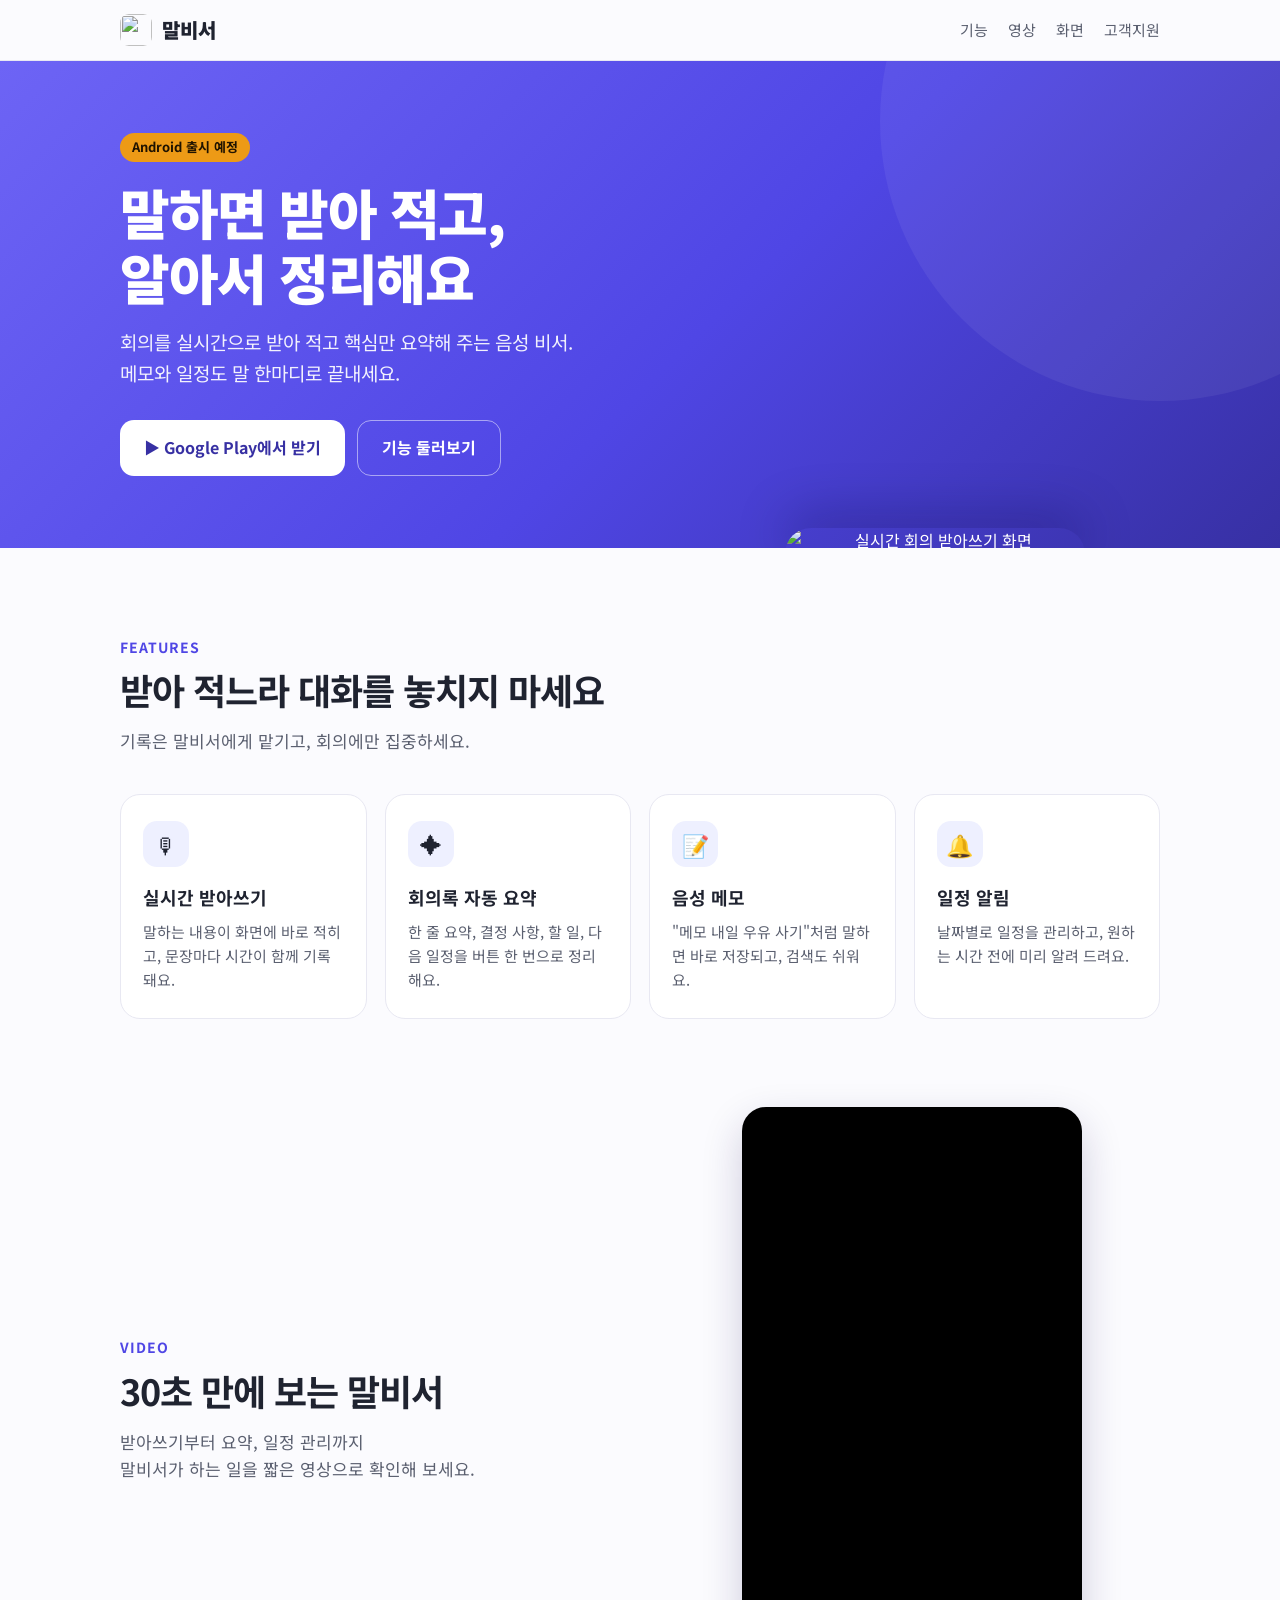
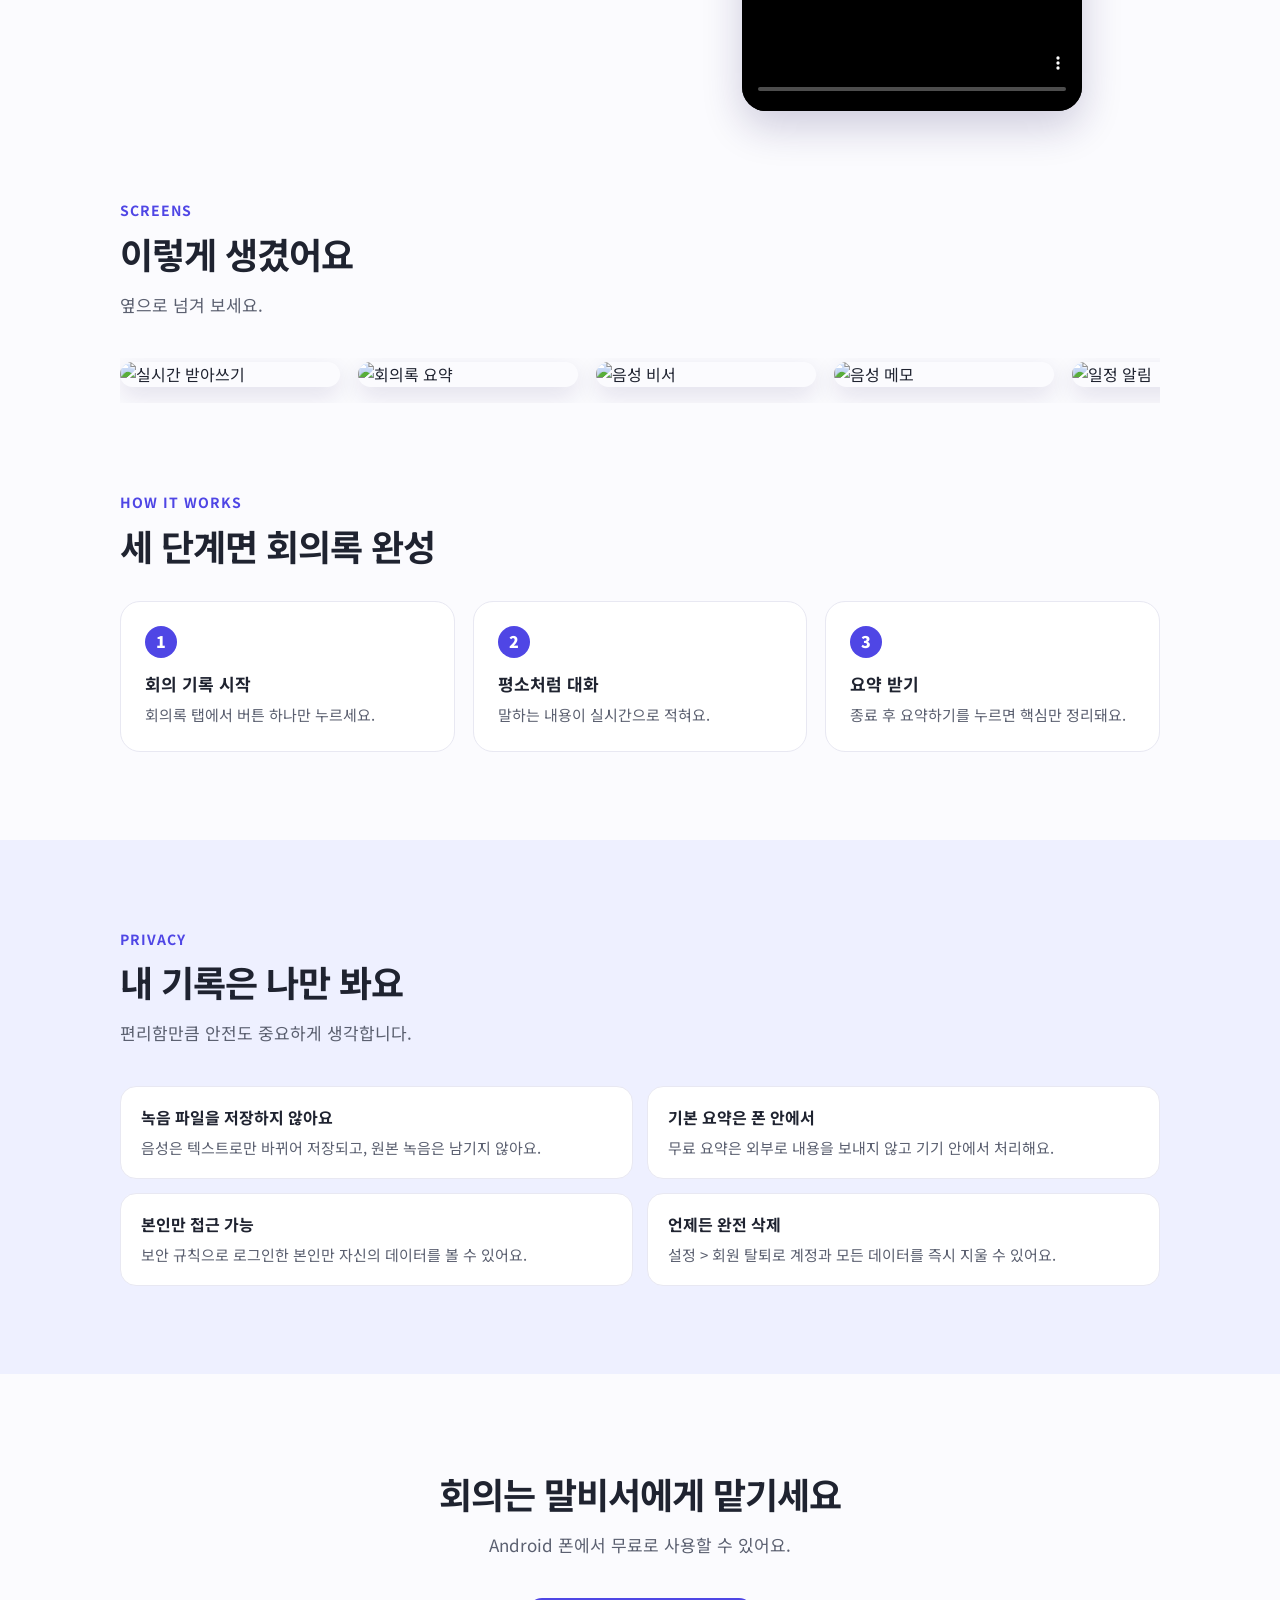
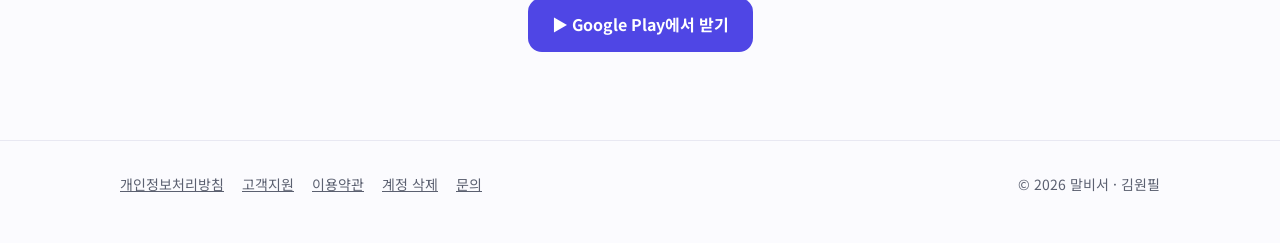
==== android/web/public/index.html @ edcf2ee2 "홈페이지 고객지원 페이지 추가: 자주 묻는 질문 + 문의·오류 신고 양식 - support.html: FAQ 8개, 문의 양식 (Firestore inquiries 컬렉션에 저장)" ====
<!doctype html>
<html lang="ko">
<head>
<meta charset="utf-8">
<meta name="viewport" content="width=device-width,initial-scale=1">
<title>말비서 - 말하면 정리되는 나만의 비서</title>
<meta name="description" content="회의를 실시간으로 받아 적고 핵심만 요약해 주는 음성 비서 앱. 음성 메모와 일정 알림까지 말 한마디로.">
<meta property="og:title" content="말비서 - 말하면 정리되는 나만의 비서">
<meta property="og:description" content="실시간 회의 받아쓰기, 회의록 자동 요약, 음성 메모, 일정 알림">
<meta property="og:image" content="https://malbiseo.kr/img/og.jpg">
<meta property="og:url" content="https://malbiseo.kr/">
<meta property="og:type" content="website">
<link rel="icon" href="/icon.png">
<link rel="preconnect" href="https://fonts.googleapis.com">
<link rel="preconnect" href="https://fonts.gstatic.com" crossorigin>
<link href="https://fonts.googleapis.com/css2?family=Noto+Sans+KR:wght@400;500;700;900&display=swap" rel="stylesheet">
<style>
:root{--bg:#fbfbfe;--fg:#1f2330;--muted:#5b6070;--card:#fff;--line:#e8e8f2;--accent:#4F46E5;--accent2:#F59E0B;--soft:#eef0ff}
@media (prefers-color-scheme:dark){:root{--bg:#121320;--fg:#ecedf5;--muted:#a3a7b8;--card:#1c1e2c;--line:#2b2e40;--accent:#a5b4fc;--soft:#1f2240}}
*{box-sizing:border-box}
html{scroll-behavior:smooth}
section{scroll-margin-top:60px}
body{margin:0;background:var(--bg);color:var(--fg);font-family:'Noto Sans KR',-apple-system,'Apple SD Gothic Neo','Malgun Gothic',sans-serif;line-height:1.6;-webkit-font-smoothing:antialiased}
a{color:inherit}
.wrap{max-width:1080px;margin:0 auto;padding:0 20px}
nav{position:sticky;top:0;z-index:10;background:color-mix(in srgb,var(--bg) 85%,transparent);backdrop-filter:blur(10px);border-bottom:1px solid var(--line)}
nav .wrap{display:flex;align-items:center;justify-content:space-between;height:60px}
.brand{display:flex;align-items:center;gap:10px;font-weight:900;font-size:20px;text-decoration:none}
.brand img{width:32px;height:32px;border-radius:9px}
nav .links a{margin-left:20px;text-decoration:none;color:var(--muted);font-size:15px}
.hero{background:linear-gradient(135deg,#6D64F5,#4F46E5 55%,#3730A3);color:#fff;overflow:hidden;position:relative}
.hero::before{content:"";position:absolute;width:560px;height:560px;border-radius:50%;background:rgba(255,255,255,.06);right:-160px;top:-220px}
.hero .wrap{display:grid;grid-template-columns:1.1fr .9fr;gap:40px;align-items:center;padding-top:72px;padding-bottom:0;position:relative}
.hero h1{font-size:54px;line-height:1.2;font-weight:900;margin:0 0 18px;letter-spacing:-1.5px}
.hero p{font-size:19px;opacity:.92;margin:0 0 32px}
.btns{display:flex;gap:12px;flex-wrap:wrap}
.btn{display:inline-flex;align-items:center;gap:10px;padding:14px 24px;border-radius:14px;font-weight:700;text-decoration:none;font-size:16px}
.btn.primary{background:#fff;color:#3730A3}
.btn.ghost{border:1.5px solid rgba(255,255,255,.5);color:#fff}
.badge{display:inline-block;font-size:13px;font-weight:700;background:rgba(245,158,11,.95);color:#1f1300;padding:4px 12px;border-radius:99px;margin-bottom:18px}
.hero .shot{align-self:end;text-align:center}
.hero .shot img{width:300px;max-width:80%;display:block;margin:0 auto -6px;border-radius:28px 28px 0 0;box-shadow:0 -10px 50px rgba(10,5,60,.35)}
section{padding:88px 0}
.eyebrow{color:var(--accent);font-weight:700;font-size:14px;letter-spacing:1px}
h2{font-size:36px;line-height:1.3;margin:8px 0 14px;letter-spacing:-1px}
.lead{color:var(--muted);font-size:17px;margin:0 0 40px}
.grid{display:grid;grid-template-columns:repeat(4,1fr);gap:18px}
.feat{background:var(--card);border:1px solid var(--line);border-radius:20px;padding:26px 22px}
.feat .ic{width:46px;height:46px;border-radius:14px;background:var(--soft);display:flex;align-items:center;justify-content:center;font-size:22px;margin-bottom:16px}
.feat h3{margin:0 0 8px;font-size:18px}
.feat p{margin:0;color:var(--muted);font-size:15px}
.gallery{display:flex;gap:18px;overflow-x:auto;padding:4px 4px 16px;scroll-snap-type:x mandatory}
.gallery img{width:220px;flex:none;border-radius:18px;scroll-snap-align:start;box-shadow:0 8px 24px rgba(30,20,90,.12)}
.how{display:grid;grid-template-columns:repeat(3,1fr);gap:18px;counter-reset:s}
.how div{background:var(--card);border:1px solid var(--line);border-radius:20px;padding:24px}
.how div::before{counter-increment:s;content:counter(s);display:inline-flex;width:32px;height:32px;border-radius:50%;background:var(--accent);color:#fff;align-items:center;justify-content:center;font-weight:900;margin-bottom:12px}
.how h3{margin:0 0 6px;font-size:17px}.how p{margin:0;color:var(--muted);font-size:15px}
.trust{background:var(--soft)}
.trust ul{list-style:none;padding:0;margin:0;display:grid;grid-template-columns:repeat(2,1fr);gap:14px}
.trust li{background:var(--card);border-radius:16px;padding:18px 20px;border:1px solid var(--line)}
.trust b{display:block;margin-bottom:4px}
.trust span{color:var(--muted);font-size:15px}
.cta{text-align:center}
.cta .btn.primary{background:var(--accent);color:#fff}
footer{border-top:1px solid var(--line);padding:32px 0 48px;color:var(--muted);font-size:14px}
footer .wrap{display:flex;justify-content:space-between;flex-wrap:wrap;gap:12px}
footer a{margin-right:18px}
.video{display:grid;grid-template-columns:1fr 1fr;gap:48px;align-items:center}
.video video{width:100%;max-width:340px;justify-self:center;border-radius:24px;box-shadow:0 16px 40px rgba(30,20,90,.2);background:#000;aspect-ratio:9/16}
@media (max-width:860px){
  .hero .wrap{grid-template-columns:1fr;padding-top:48px;text-align:center}
  .hero h1{font-size:38px}.btns{justify-content:center}
  .grid{grid-template-columns:repeat(2,1fr)}
  .how,.trust ul,.video{grid-template-columns:1fr}
  h2{font-size:28px} section{padding:64px 0}
  nav .links a:not(:last-child){display:none}
}
@media (max-width:480px){.hero p br{display:none}.grid{grid-template-columns:1fr}.hero h1{font-size:32px}}
</style>
</head>
<body>
<nav><div class="wrap">
  <a class="brand" href="/"><img src="/icon.png" alt="">말비서</a>
  <div class="links"><a href="#features">기능</a><a href="#video">영상</a><a href="#screens">화면</a><a href="/support">고객지원</a></div>
</div></nav>

<header class="hero"><div class="wrap">
  <div style="padding-bottom:72px">
    <span class="badge">Android 출시 예정</span>
    <h1>말하면 받아 적고,<br>알아서 정리해요</h1>
    <p>회의를 실시간으로 받아 적고 핵심만 요약해 주는 음성 비서.<br>메모와 일정도 말 한마디로 끝내세요.</p>
    <div class="btns">
      <a class="btn primary" href="https://play.google.com/store/apps/details?id=com.malbiseo">▶ Google Play에서 받기</a>
      <a class="btn ghost" href="#features">기능 둘러보기</a>
    </div>
  </div>
  <div class="shot"><img src="/img/shot1.jpg" alt="실시간 회의 받아쓰기 화면"></div>
</div></header>

<section id="features"><div class="wrap">
  <div class="eyebrow">FEATURES</div>
  <h2>받아 적느라 대화를 놓치지 마세요</h2>
  <p class="lead">기록은 말비서에게 맡기고, 회의에만 집중하세요.</p>
  <div class="grid">
    <div class="feat"><div class="ic">🎙</div><h3>실시간 받아쓰기</h3><p>말하는 내용이 화면에 바로 적히고, 문장마다 시간이 함께 기록돼요.</p></div>
    <div class="feat"><div class="ic">✦</div><h3>회의록 자동 요약</h3><p>한 줄 요약, 결정 사항, 할 일, 다음 일정을 버튼 한 번으로 정리해요.</p></div>
    <div class="feat"><div class="ic">📝</div><h3>음성 메모</h3><p>"메모 내일 우유 사기"처럼 말하면 바로 저장되고, 검색도 쉬워요.</p></div>
    <div class="feat"><div class="ic">🔔</div><h3>일정 알림</h3><p>날짜별로 일정을 관리하고, 원하는 시간 전에 미리 알려 드려요.</p></div>
  </div>
</div></section>

<section id="video" style="padding-top:0"><div class="wrap video">
  <div>
    <div class="eyebrow">VIDEO</div>
    <h2>30초 만에 보는 말비서</h2>
    <p class="lead" style="margin-bottom:0">받아쓰기부터 요약, 일정 관리까지<br>말비서가 하는 일을 짧은 영상으로 확인해 보세요.</p>
  </div>
  <video src="/video/malbiseo.mp4" poster="/img/video_poster.jpg" controls playsinline preload="none"></video>
</div></section>

<section id="screens" style="padding-top:0"><div class="wrap">
  <div class="eyebrow">SCREENS</div>
  <h2>이렇게 생겼어요</h2>
  <p class="lead">옆으로 넘겨 보세요.</p>
  <div class="gallery">
    <img src="/img/shot1.jpg" alt="실시간 받아쓰기" loading="lazy">
    <img src="/img/shot2.jpg" alt="회의록 요약" loading="lazy">
    <img src="/img/shot3.jpg" alt="음성 비서" loading="lazy">
    <img src="/img/shot4.jpg" alt="음성 메모" loading="lazy">
    <img src="/img/shot5.jpg" alt="일정 알림" loading="lazy">
  </div>
</div></section>

<section style="padding-top:0"><div class="wrap">
  <div class="eyebrow">HOW IT WORKS</div>
  <h2>세 단계면 회의록 완성</h2>
  <div class="how" style="margin-top:32px">
    <div><h3>회의 기록 시작</h3><p>회의록 탭에서 버튼 하나만 누르세요.</p></div>
    <div><h3>평소처럼 대화</h3><p>말하는 내용이 실시간으로 적혀요.</p></div>
    <div><h3>요약 받기</h3><p>종료 후 요약하기를 누르면 핵심만 정리돼요.</p></div>
  </div>
</div></section>

<section id="privacy" class="trust"><div class="wrap">
  <div class="eyebrow">PRIVACY</div>
  <h2>내 기록은 나만 봐요</h2>
  <p class="lead">편리함만큼 안전도 중요하게 생각합니다.</p>
  <ul>
    <li><b>녹음 파일을 저장하지 않아요</b><span>음성은 텍스트로만 바뀌어 저장되고, 원본 녹음은 남기지 않아요.</span></li>
    <li><b>기본 요약은 폰 안에서</b><span>무료 요약은 외부로 내용을 보내지 않고 기기 안에서 처리해요.</span></li>
    <li><b>본인만 접근 가능</b><span>보안 규칙으로 로그인한 본인만 자신의 데이터를 볼 수 있어요.</span></li>
    <li><b>언제든 완전 삭제</b><span>설정 &gt; 회원 탈퇴로 계정과 모든 데이터를 즉시 지울 수 있어요.</span></li>
  </ul>
</div></section>

<section class="cta"><div class="wrap">
  <h2>회의는 말비서에게 맡기세요</h2>
  <p class="lead">Android 폰에서 무료로 사용할 수 있어요.</p>
  <a class="btn primary" href="https://play.google.com/store/apps/details?id=com.malbiseo">▶ Google Play에서 받기</a>
</div></section>

<footer><div class="wrap">
  <div><a href="/privacy">개인정보처리방침</a><a href="/support">고객지원</a><a href="/terms">이용약관</a><a href="/delete-account">계정 삭제</a><a href="mailto:kwpteam@gmail.com">문의</a></div>
  <div>© 2026 말비서 · 김원필</div>
</div></footer>
</body>
</html>
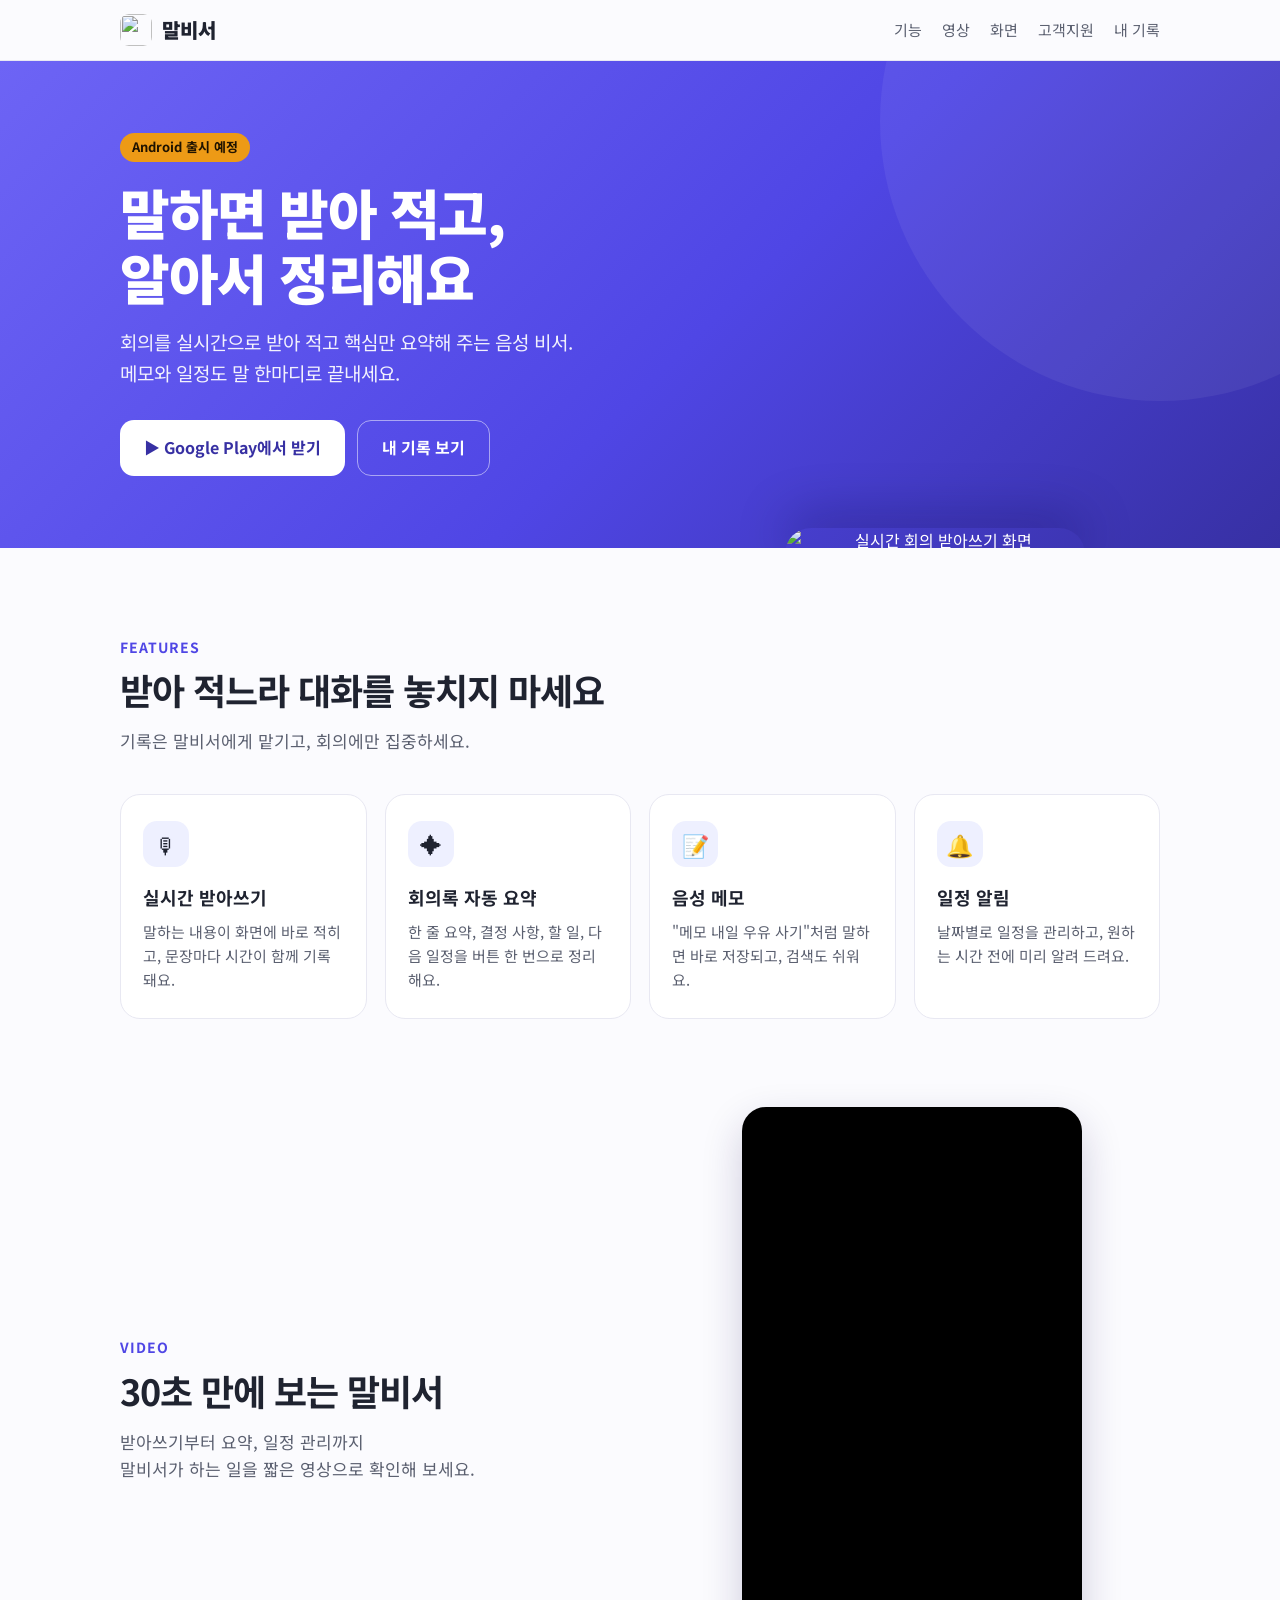
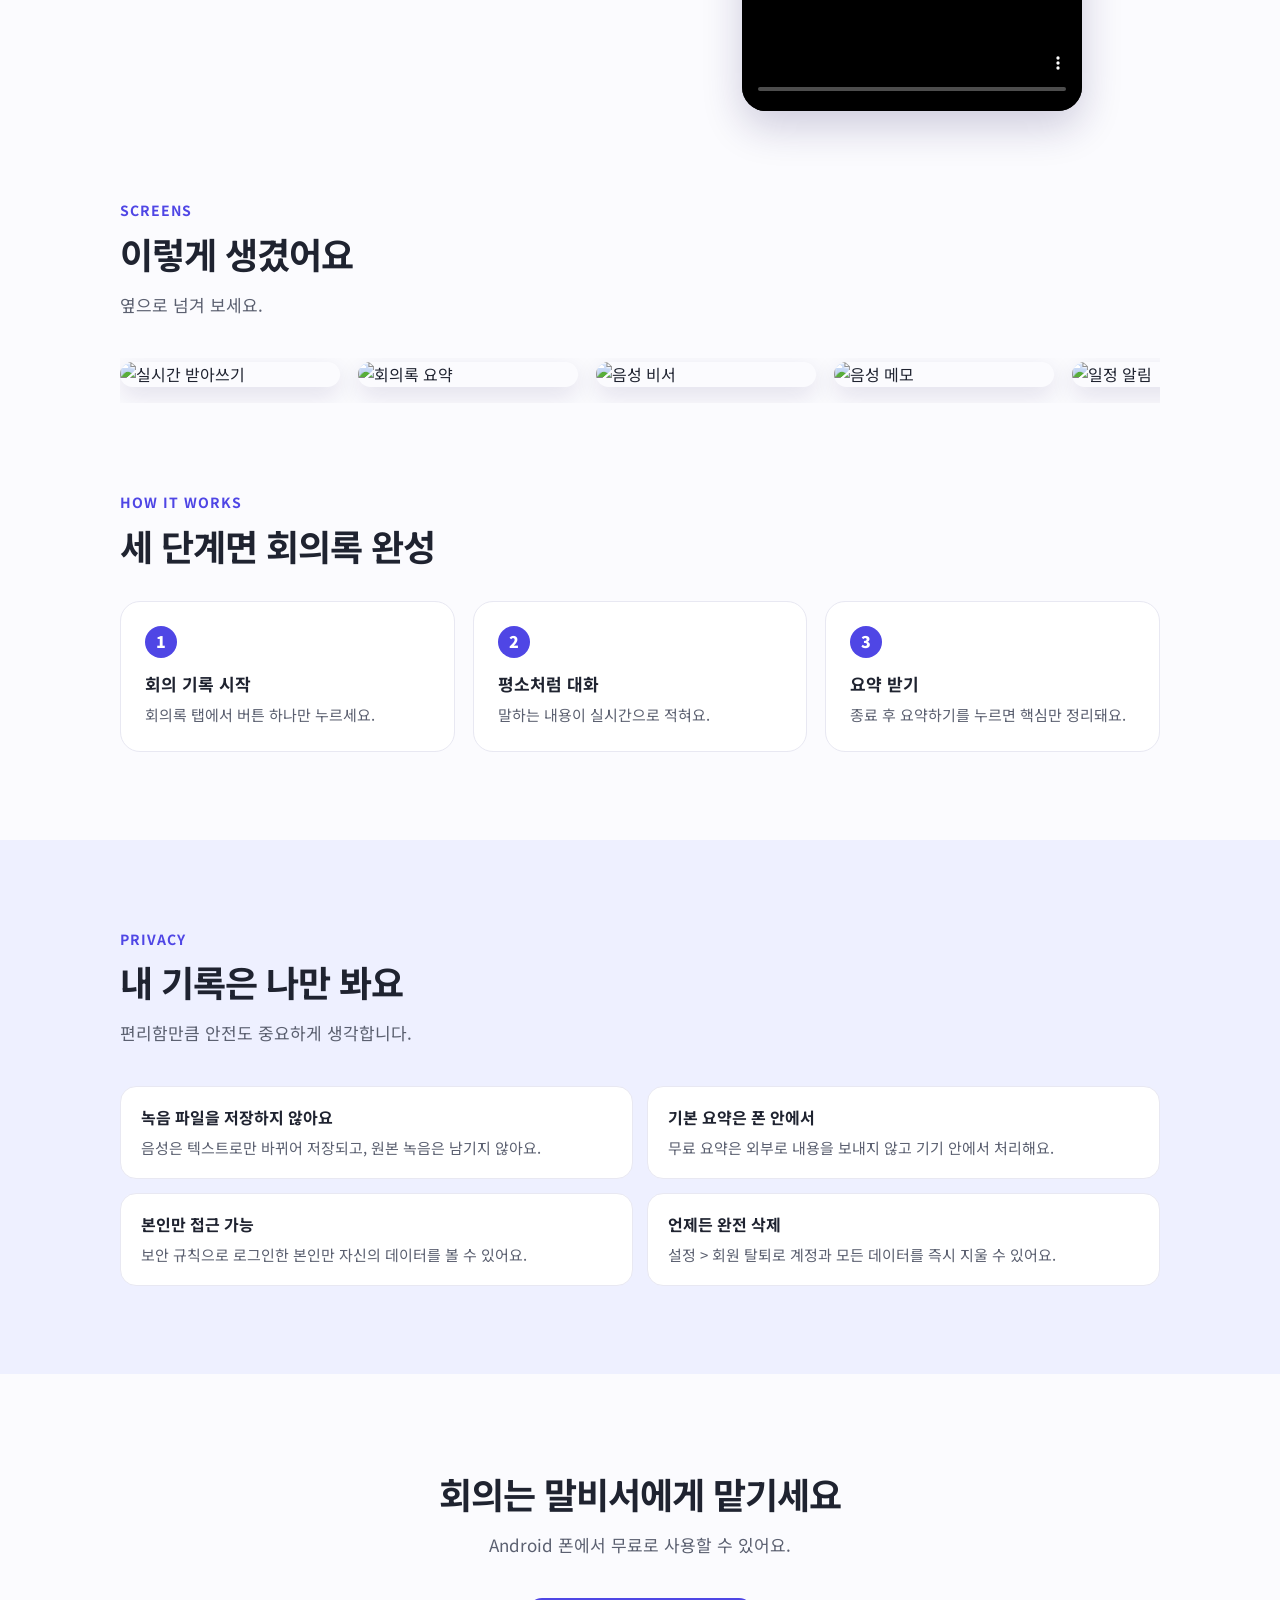
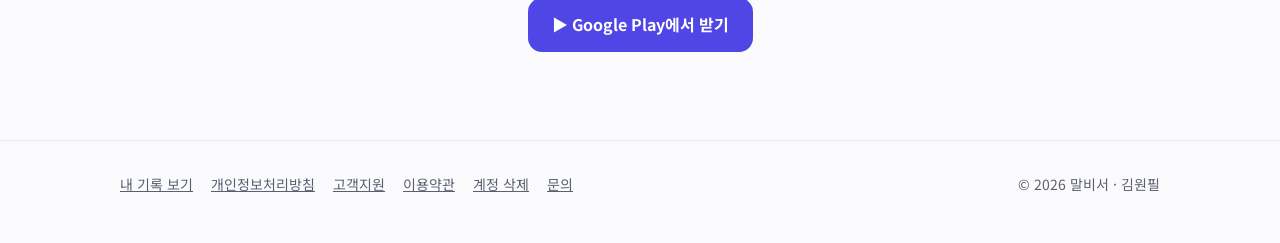
==== commit b24baad6: "홈페이지 '내 기록 보기' 추가: 앱 계정으로 로그인해 회의록·메모·일정 열람 - my.html: 앱과 같은 아이디·비밀번호로 로그인 (Firebase Auth REST), 로그인" ====
--- a/android/web/public/index.html
+++ b/android/web/public/index.html
@@ -73,7 +73,7 @@
   .grid{grid-template-columns:repeat(2,1fr)}
   .how,.trust ul,.video{grid-template-columns:1fr}
   h2{font-size:28px} section{padding:64px 0}
-  nav .links a:not(:last-child){display:none}
+  nav .links a:not(:nth-last-child(-n+2)){display:none} nav .links a{margin-left:14px}
 }
 @media (max-width:480px){.hero p br{display:none}.grid{grid-template-columns:1fr}.hero h1{font-size:32px}}
 </style>
@@ -81,7 +81,7 @@
 <body>
 <nav><div class="wrap">
   <a class="brand" href="/"><img src="/icon.png" alt="">말비서</a>
-  <div class="links"><a href="#features">기능</a><a href="#video">영상</a><a href="#screens">화면</a><a href="/support">고객지원</a></div>
+  <div class="links"><a href="#features">기능</a><a href="#video">영상</a><a href="#screens">화면</a><a href="/support">고객지원</a><a href="/my">내 기록</a></div>
 </div></nav>
 
 <header class="hero"><div class="wrap">
@@ -91,7 +91,7 @@
     <p>회의를 실시간으로 받아 적고 핵심만 요약해 주는 음성 비서.<br>메모와 일정도 말 한마디로 끝내세요.</p>
     <div class="btns">
       <a class="btn primary" href="https://play.google.com/store/apps/details?id=com.malbiseo">▶ Google Play에서 받기</a>
-      <a class="btn ghost" href="#features">기능 둘러보기</a>
+      <a class="btn ghost" href="/my">내 기록 보기</a>
     </div>
   </div>
   <div class="shot"><img src="/img/shot1.jpg" alt="실시간 회의 받아쓰기 화면"></div>
@@ -160,7 +160,7 @@
 </div></section>
 
 <footer><div class="wrap">
-  <div><a href="/privacy">개인정보처리방침</a><a href="/support">고객지원</a><a href="/terms">이용약관</a><a href="/delete-account">계정 삭제</a><a href="mailto:kwpteam@gmail.com">문의</a></div>
+  <div><a href="/my">내 기록 보기</a><a href="/privacy">개인정보처리방침</a><a href="/support">고객지원</a><a href="/terms">이용약관</a><a href="/delete-account">계정 삭제</a><a href="mailto:kwpteam@gmail.com">문의</a></div>
   <div>© 2026 말비서 · 김원필</div>
 </div></footer>
 </body>
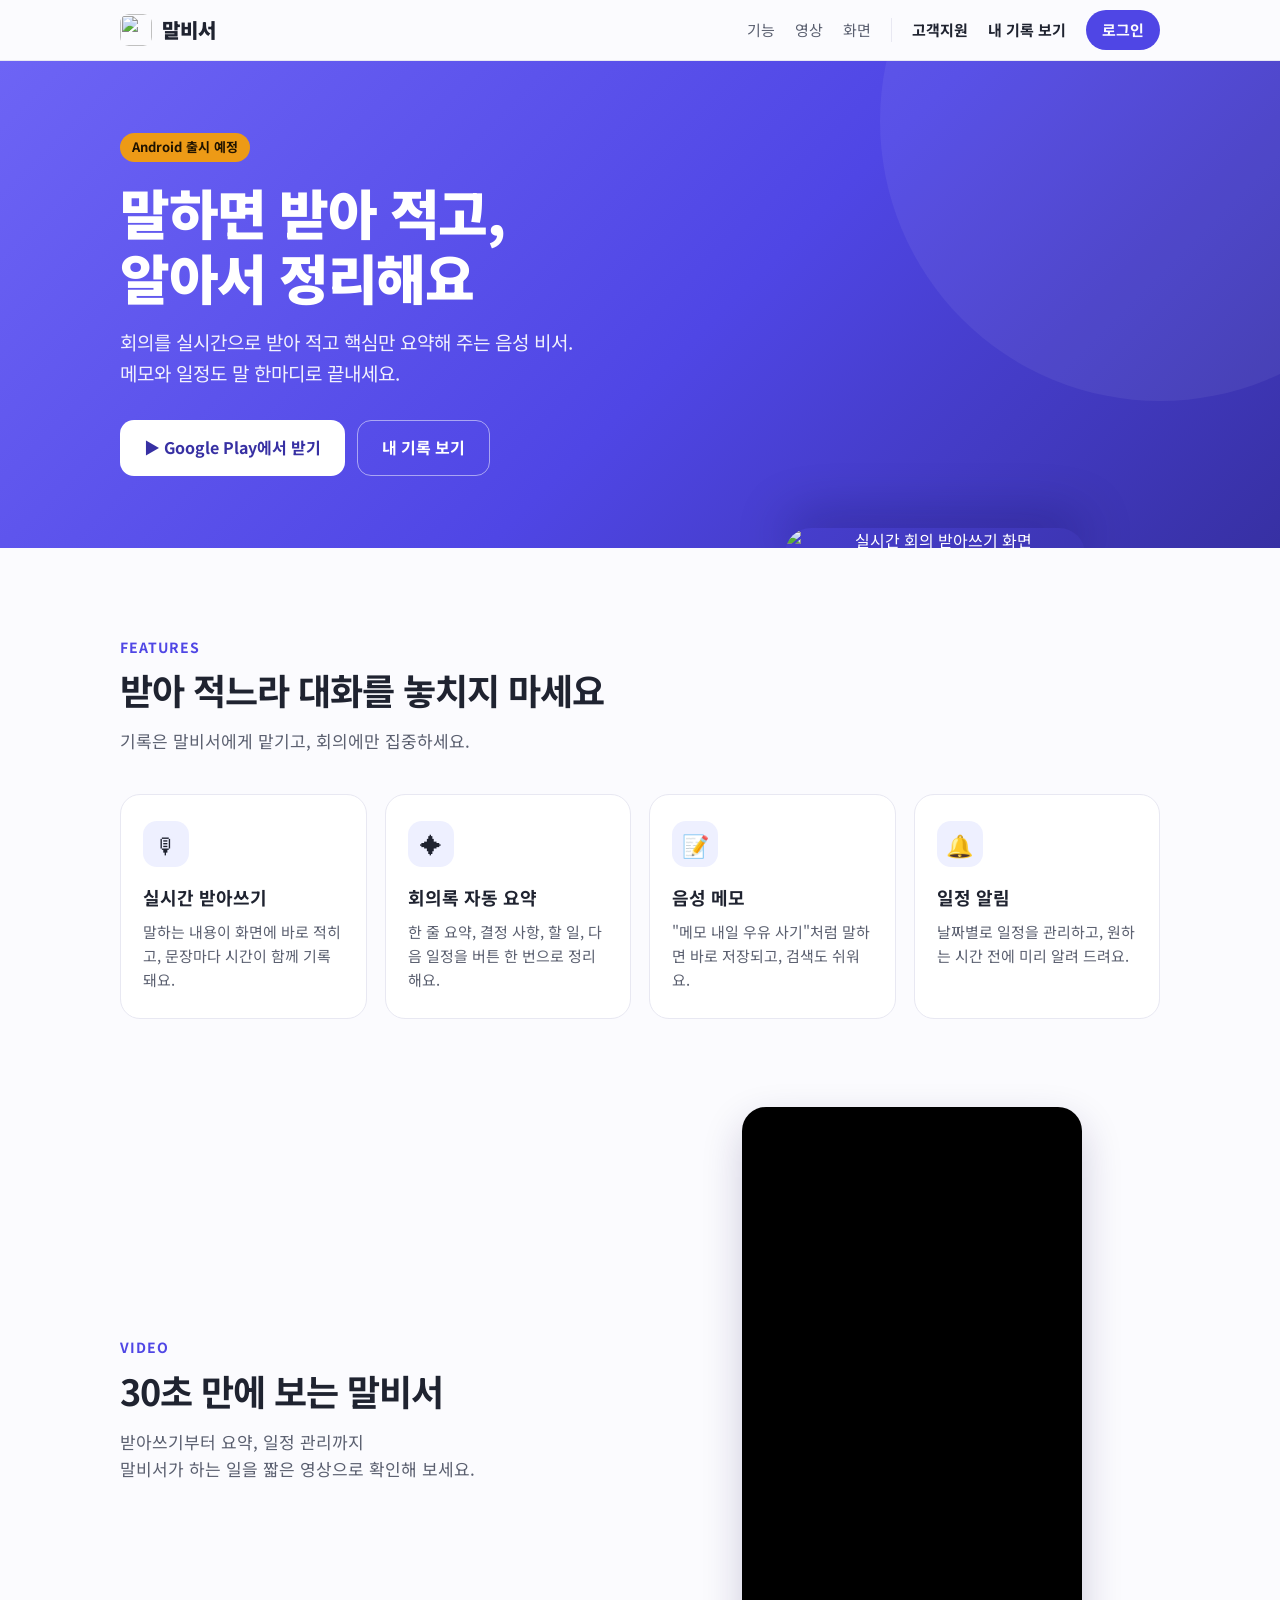
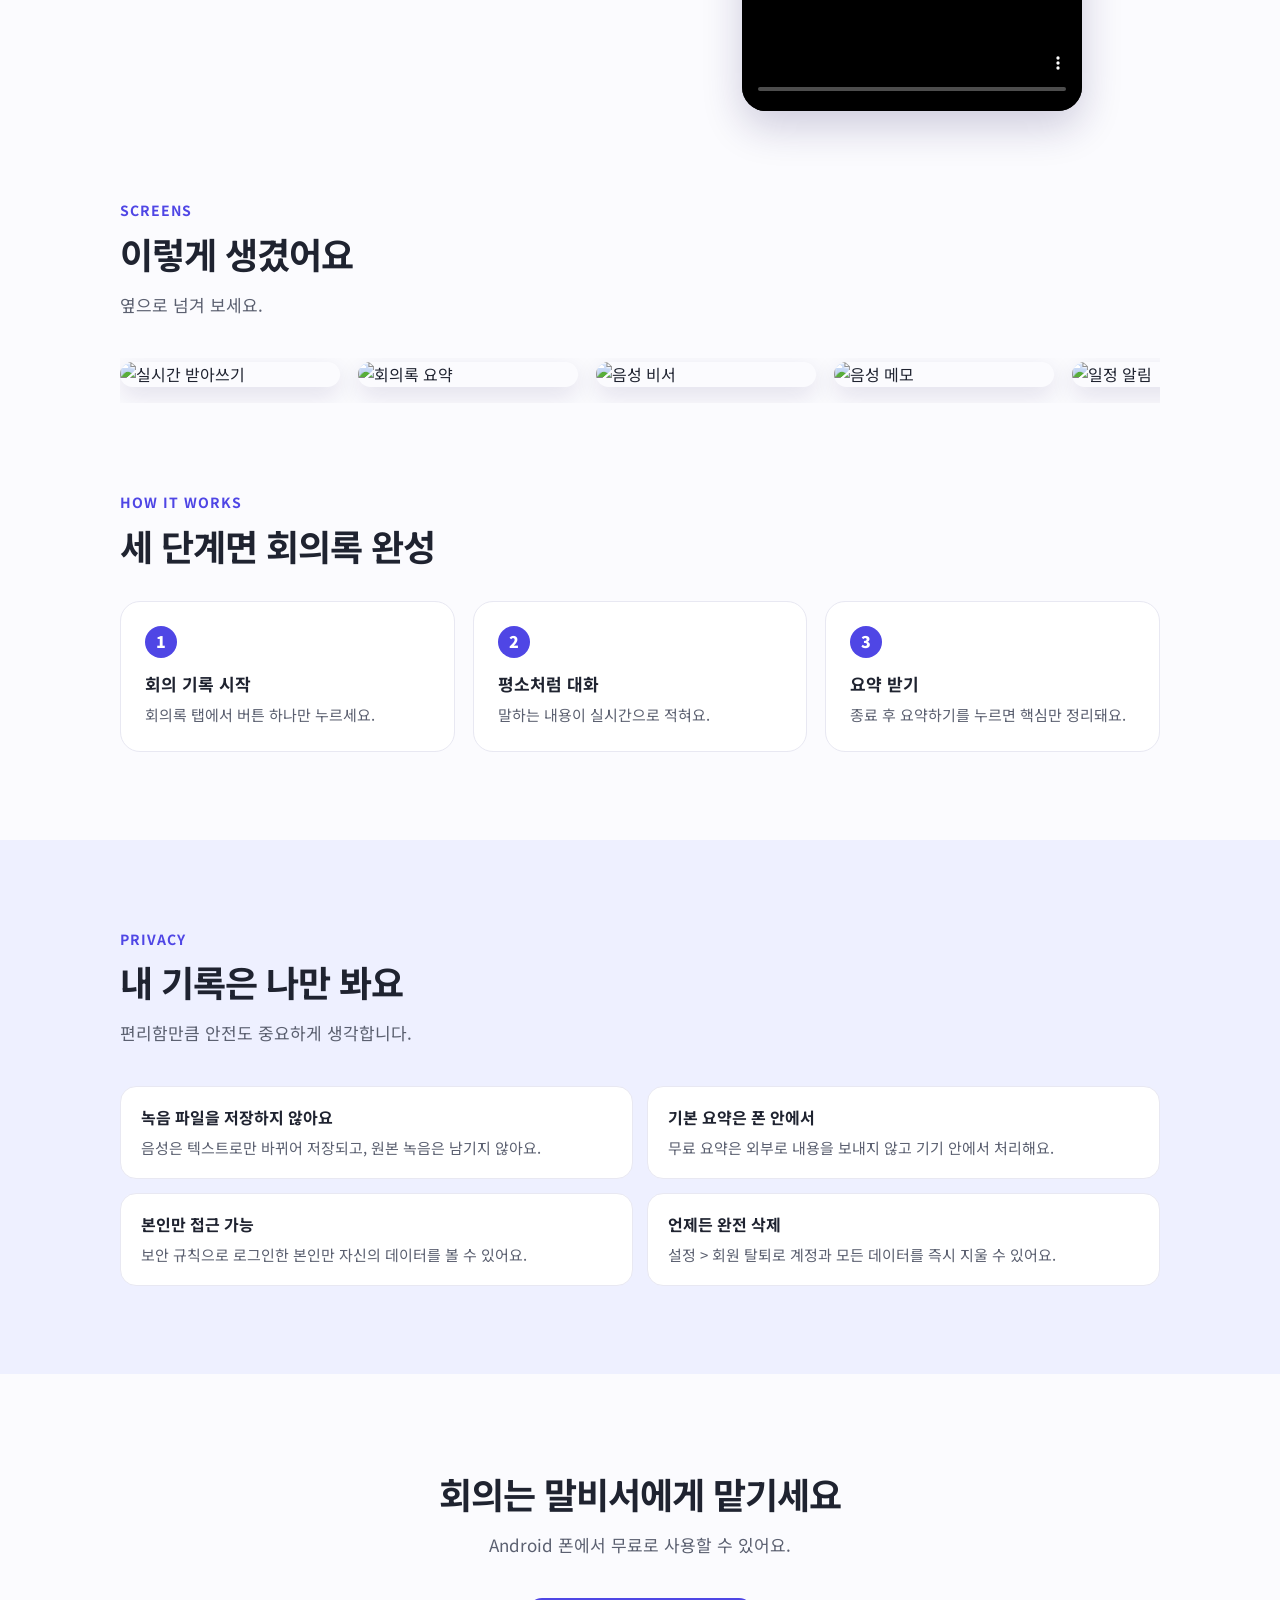
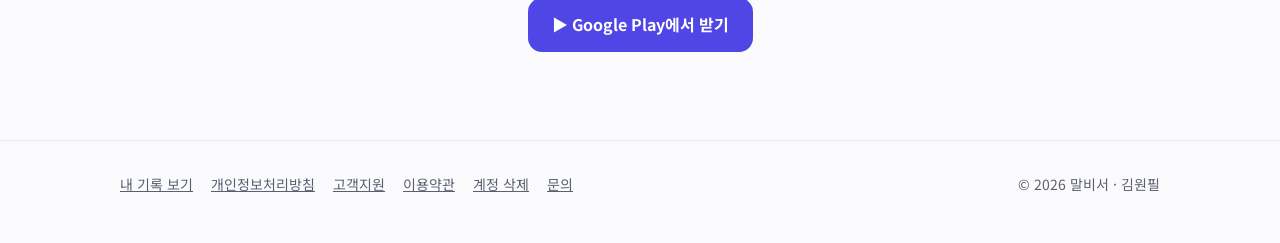
==== commit f7720381: "홈페이지 상단 메뉴에 고객지원·내 기록 보기·로그인 버튼 배치 Co-Authored-By: Claude Opus 5.5 <noreply@anthropic.com>" ====
--- a/android/web/public/index.html
+++ b/android/web/public/index.html
@@ -27,7 +27,11 @@
 nav .wrap{display:flex;align-items:center;justify-content:space-between;height:60px}
 .brand{display:flex;align-items:center;gap:10px;font-weight:900;font-size:20px;text-decoration:none}
 .brand img{width:32px;height:32px;border-radius:9px}
-nav .links a{margin-left:20px;text-decoration:none;color:var(--muted);font-size:15px}
+nav .links{display:flex;align-items:center;gap:20px}
+nav .links a{text-decoration:none;color:var(--muted);font-size:15px}
+nav .links .sec{display:flex;gap:20px;padding-right:20px;border-right:1px solid var(--line)}
+nav .links .top{color:var(--fg);font-weight:700}
+nav .links .login{color:var(--bg);background:var(--accent);padding:8px 16px;border-radius:999px;font-weight:700}
 .hero{background:linear-gradient(135deg,#6D64F5,#4F46E5 55%,#3730A3);color:#fff;overflow:hidden;position:relative}
 .hero::before{content:"";position:absolute;width:560px;height:560px;border-radius:50%;background:rgba(255,255,255,.06);right:-160px;top:-220px}
 .hero .wrap{display:grid;grid-template-columns:1.1fr .9fr;gap:40px;align-items:center;padding-top:72px;padding-bottom:0;position:relative}
@@ -73,7 +77,7 @@
   .grid{grid-template-columns:repeat(2,1fr)}
   .how,.trust ul,.video{grid-template-columns:1fr}
   h2{font-size:28px} section{padding:64px 0}
-  nav .links a:not(:nth-last-child(-n+2)){display:none} nav .links a{margin-left:14px}
+  nav .links .sec{display:none} nav .links{gap:14px} nav .links a{font-size:14px} nav .links .login{padding:7px 13px}
 }
 @media (max-width:480px){.hero p br{display:none}.grid{grid-template-columns:1fr}.hero h1{font-size:32px}}
 </style>
@@ -81,7 +85,10 @@
 <body>
 <nav><div class="wrap">
   <a class="brand" href="/"><img src="/icon.png" alt="">말비서</a>
-  <div class="links"><a href="#features">기능</a><a href="#video">영상</a><a href="#screens">화면</a><a href="/support">고객지원</a><a href="/my">내 기록</a></div>
+  <div class="links">
+    <span class="sec"><a href="#features">기능</a><a href="#video">영상</a><a href="#screens">화면</a></span>
+    <a class="top" href="/support">고객지원</a><a class="top" href="/my">내 기록 보기</a><a class="login" href="/my">로그인</a>
+  </div>
 </div></nav>
 
 <header class="hero"><div class="wrap">
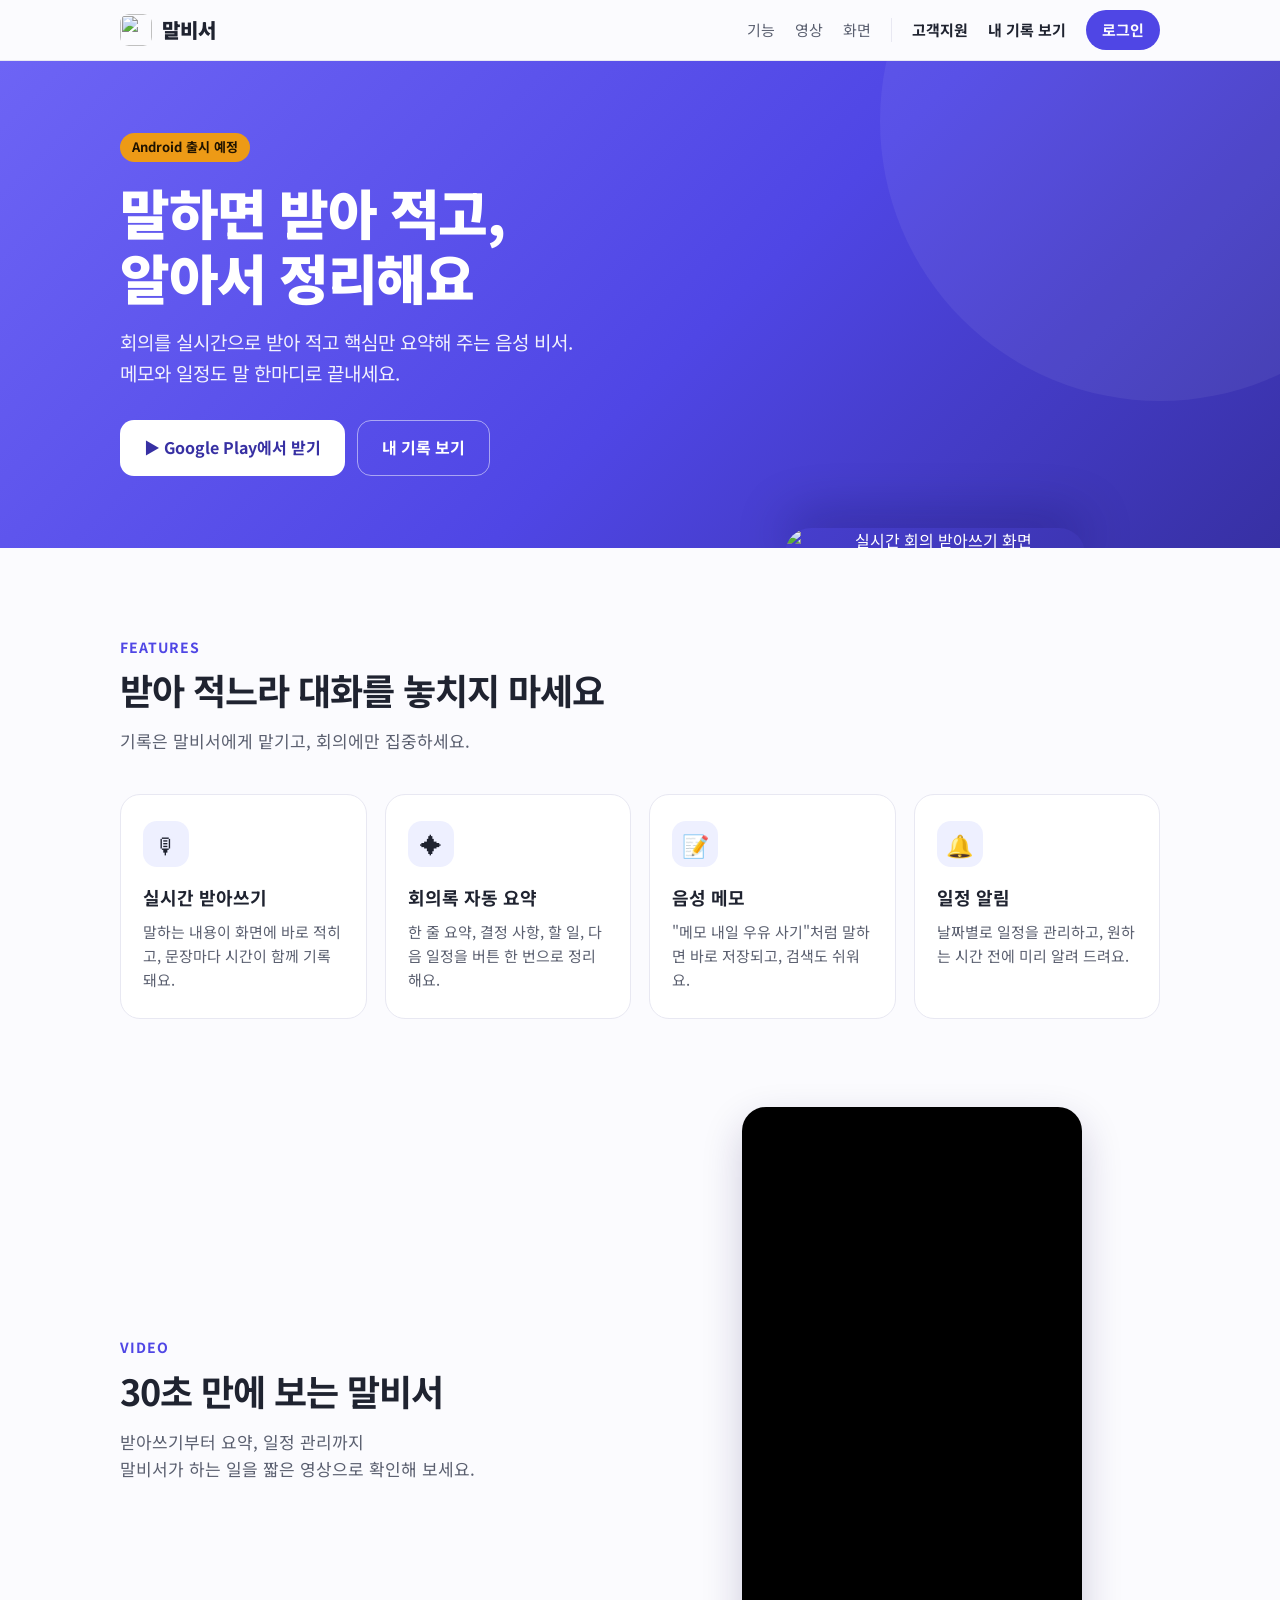
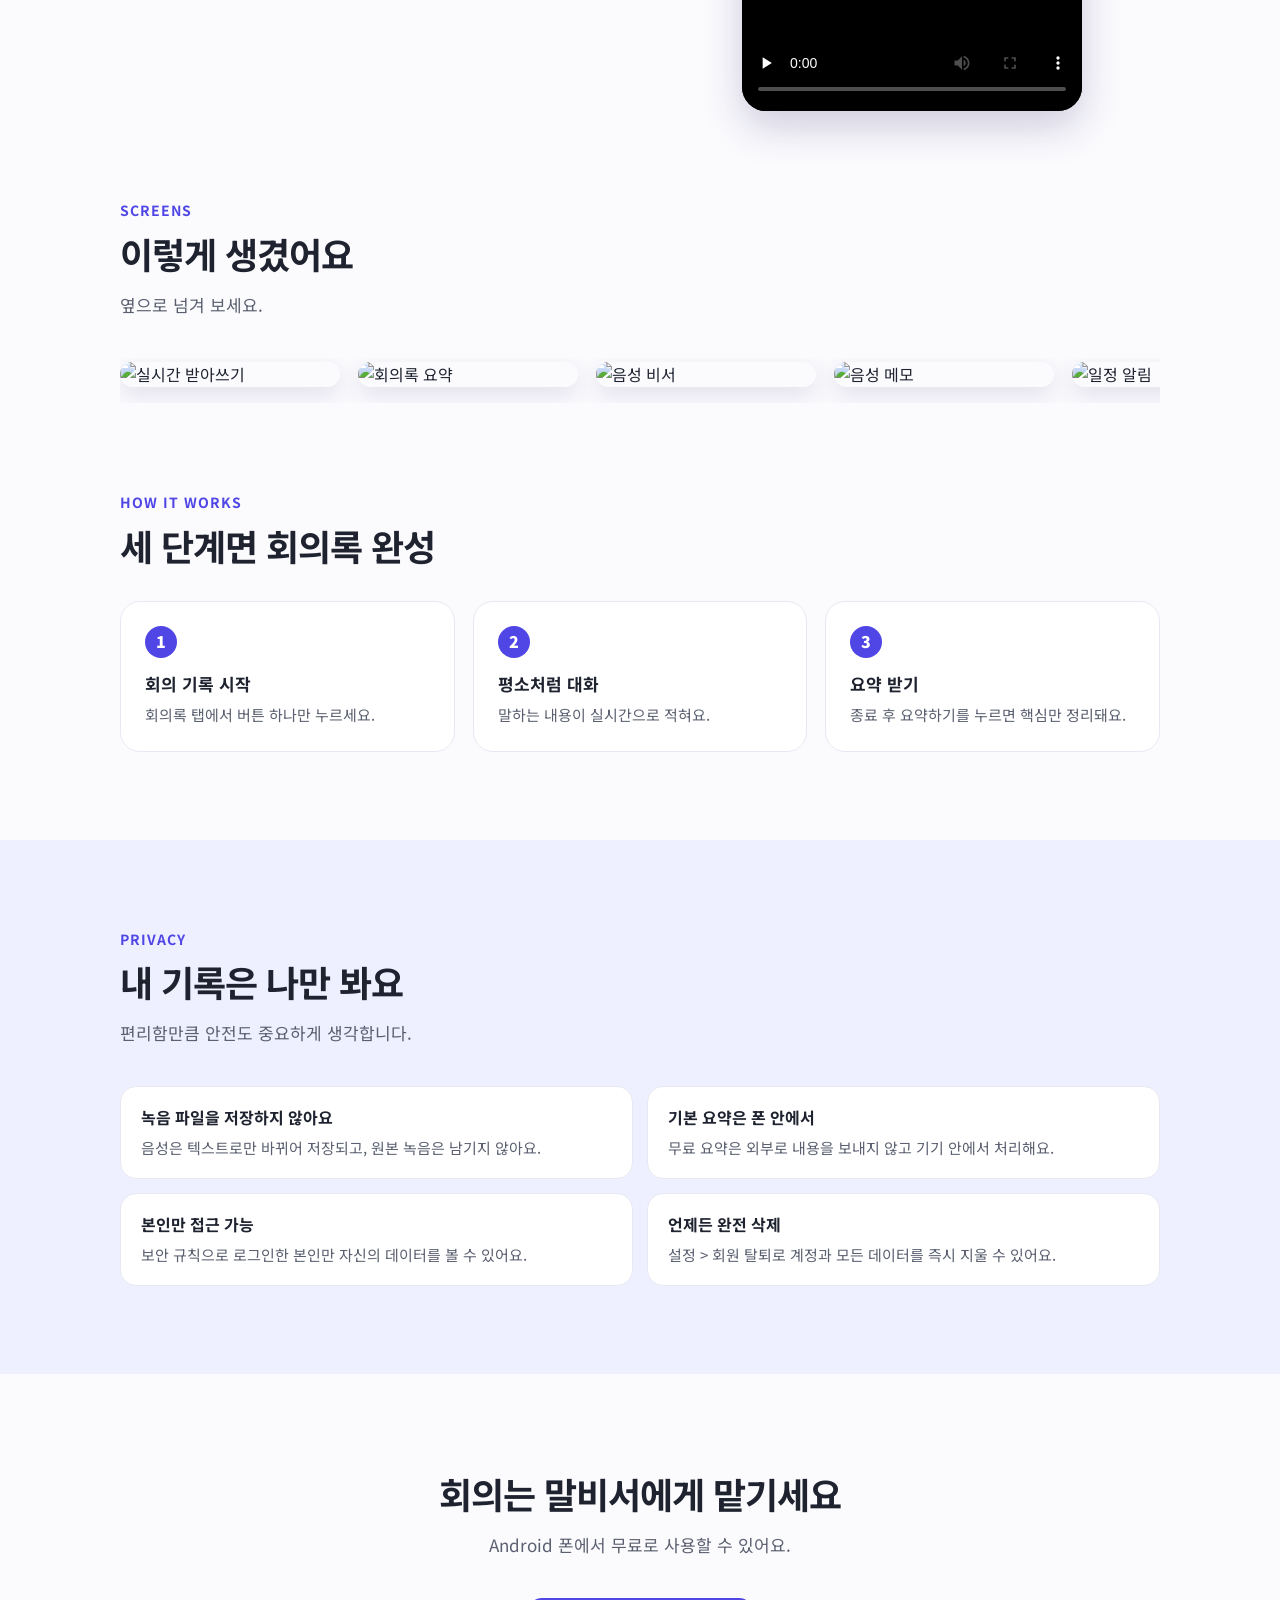
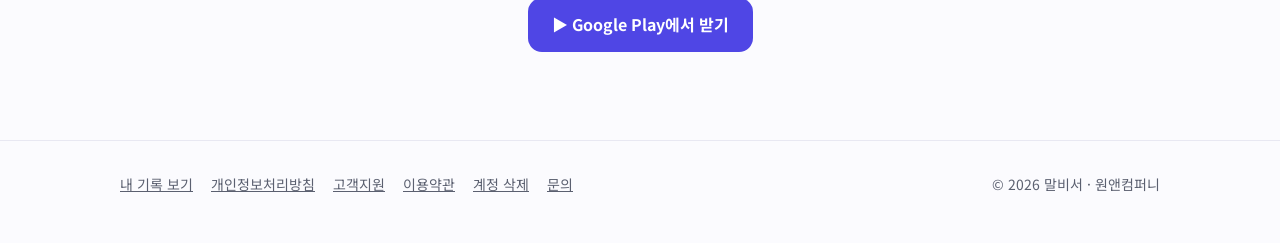
==== commit 8a0db365: "운영자 표기를 원앤컴퍼니로 변경 (푸터, 개인정보처리방침, 이용약관, 계정 삭제, 스토어 등록정보) - 개인정보 보호책임자는 김원필(원앤컴퍼니 대표)로 유지 - 배포 캐시 폴더(." ====
--- a/android/web/public/index.html
+++ b/android/web/public/index.html
@@ -168,7 +168,7 @@
 
 <footer><div class="wrap">
   <div><a href="/my">내 기록 보기</a><a href="/privacy">개인정보처리방침</a><a href="/support">고객지원</a><a href="/terms">이용약관</a><a href="/delete-account">계정 삭제</a><a href="mailto:kwpteam@gmail.com">문의</a></div>
-  <div>© 2026 말비서 · 김원필</div>
+  <div>© 2026 말비서 · 원앤컴퍼니</div>
 </div></footer>
 </body>
 </html>
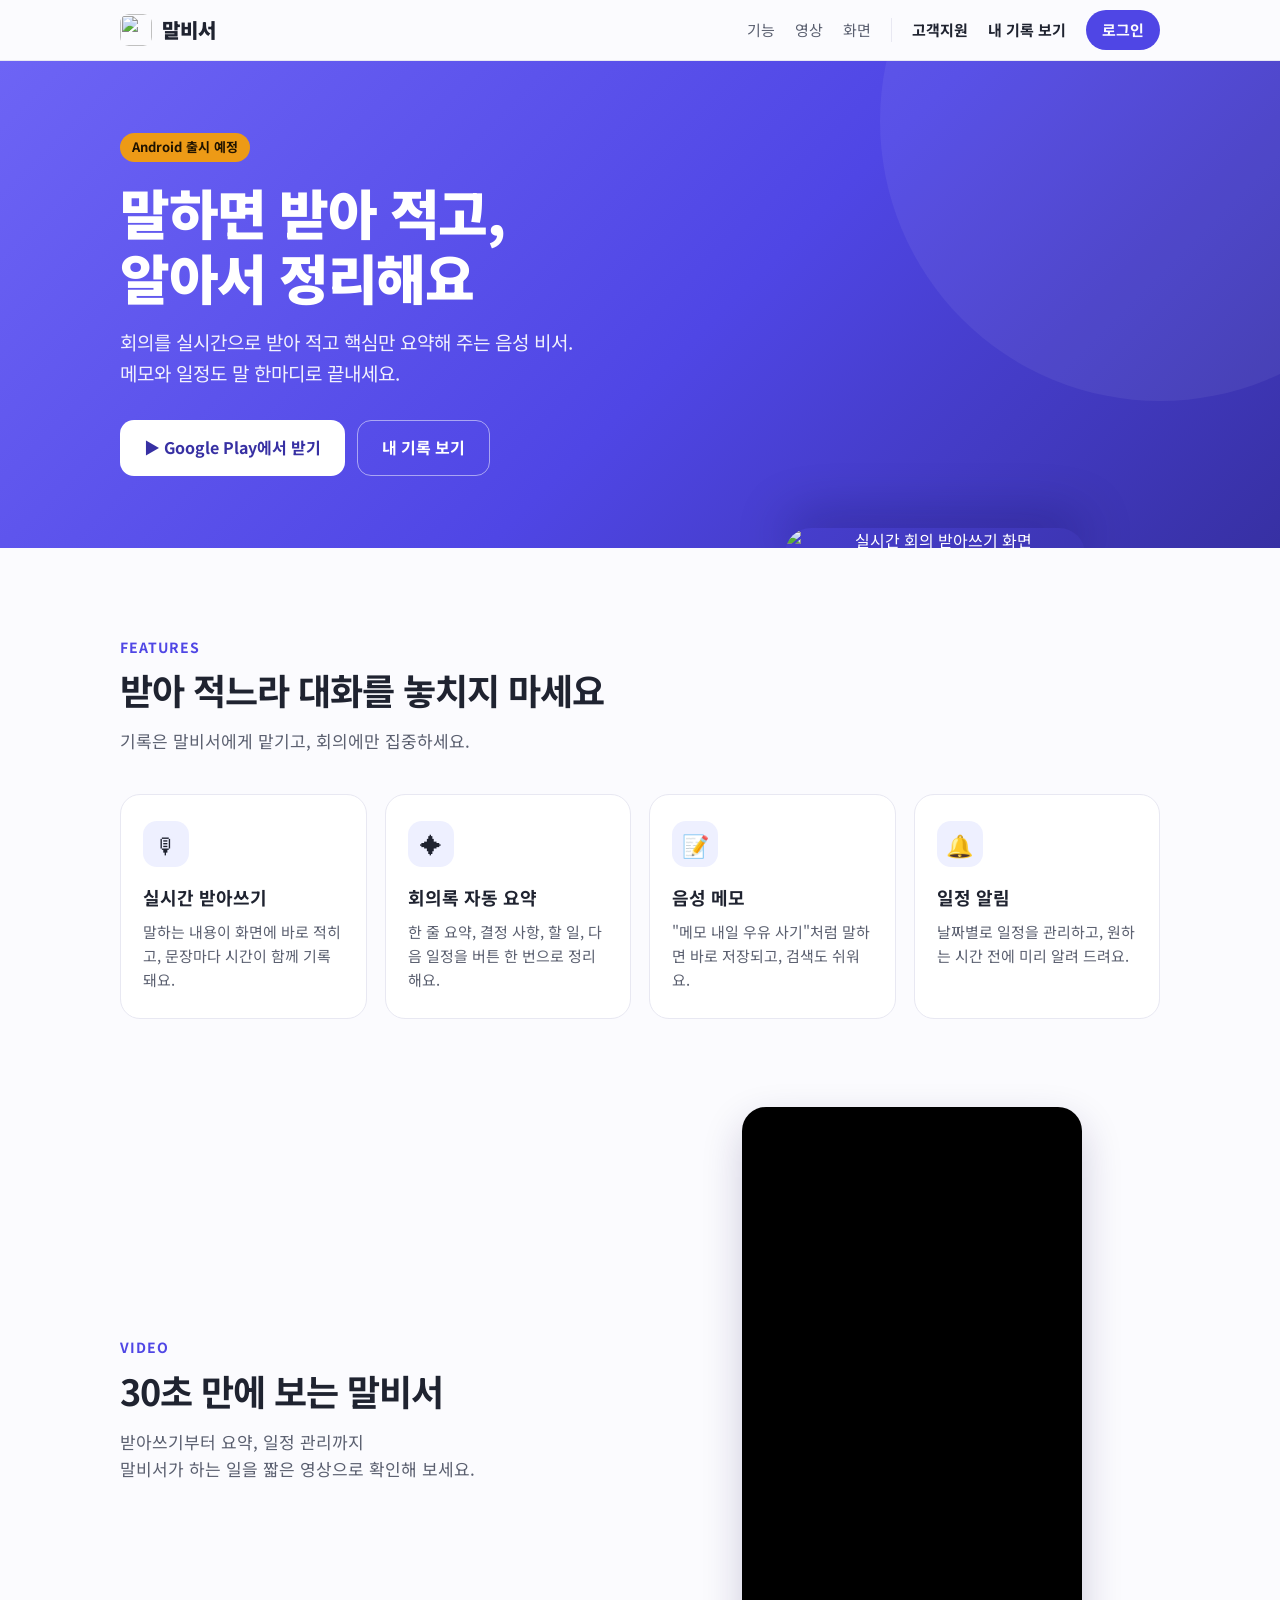
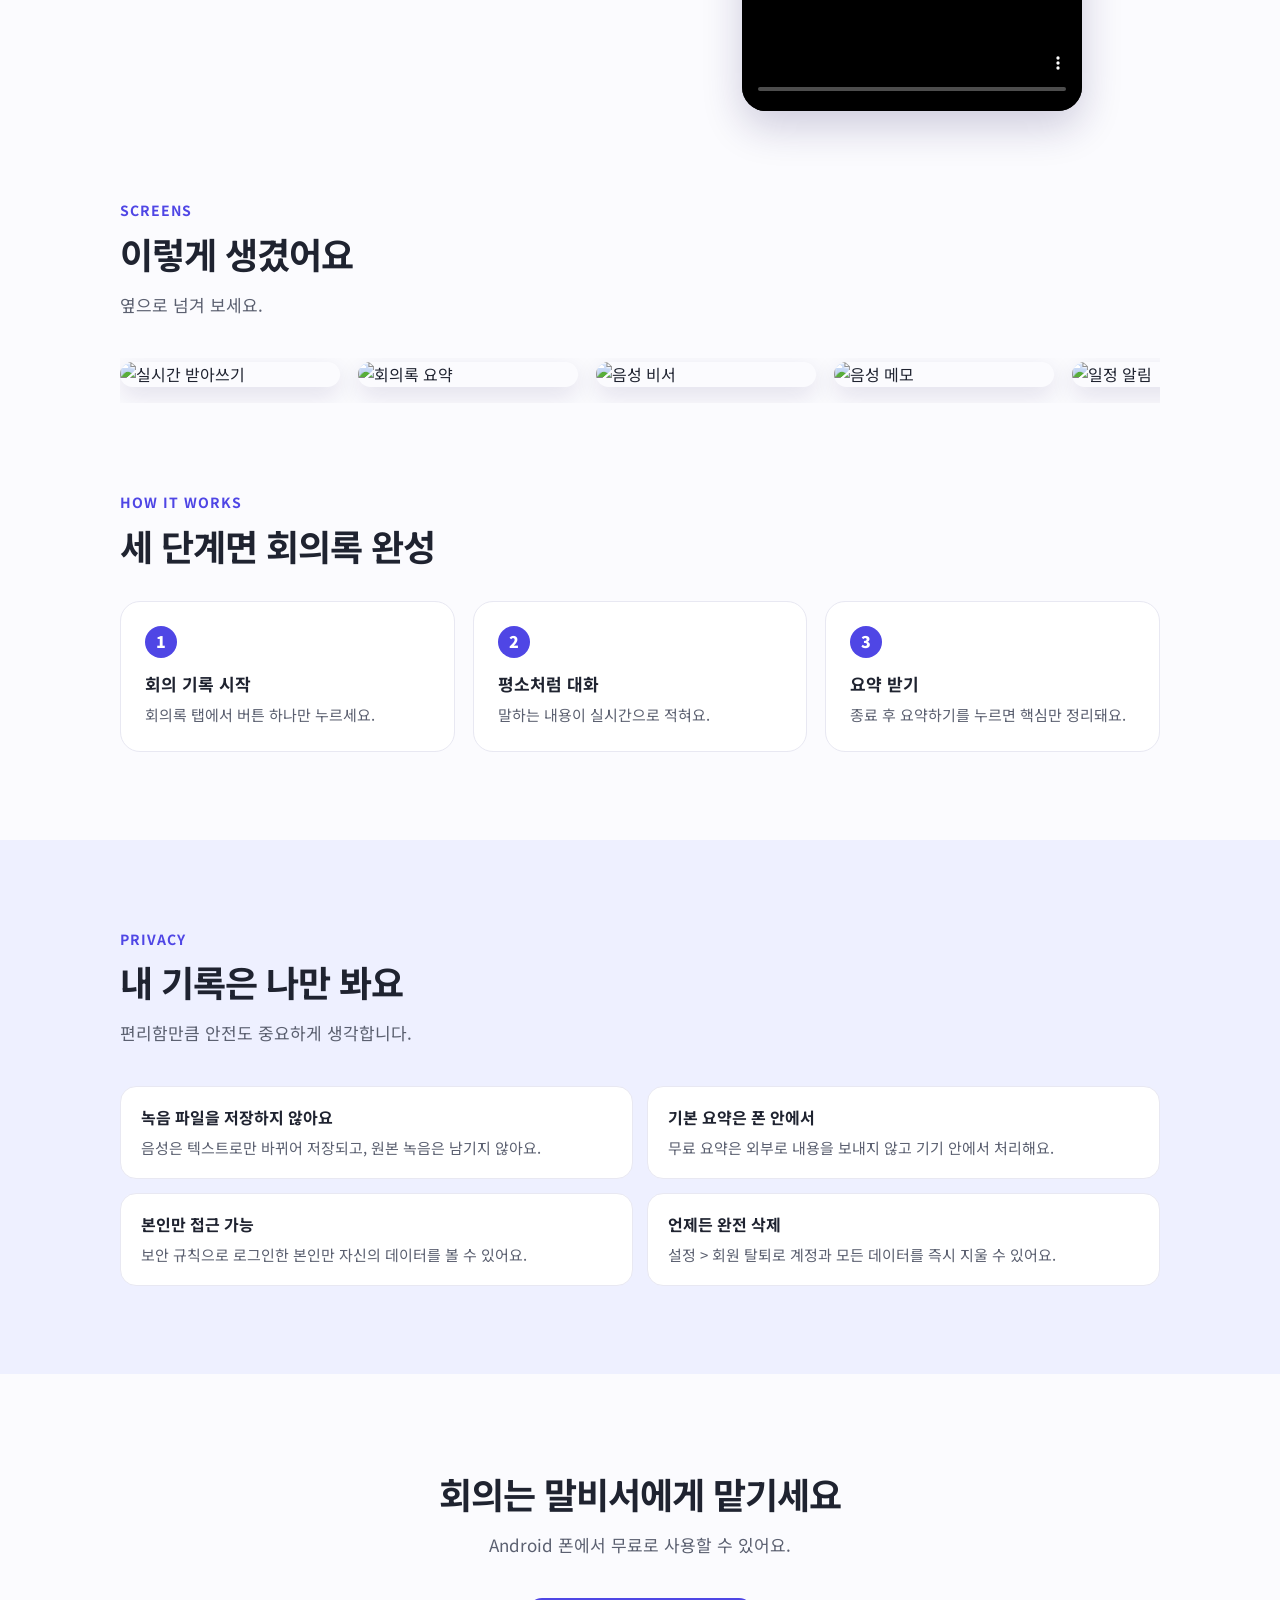
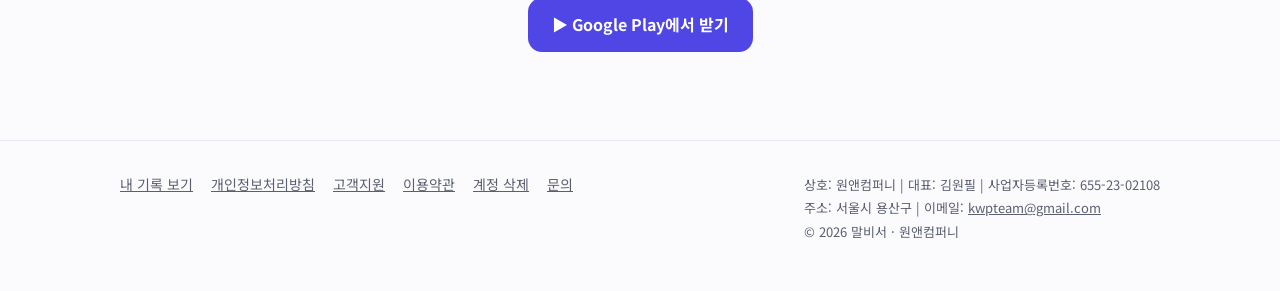
==== commit 2e054db7: "홈페이지 하단에 사업자 정보 표시 (상호·대표·사업자등록번호·주소·이메일) Co-Authored-By: Claude Opus 5.5 <noreply@anthropic.com>" ====
--- a/android/web/public/index.html
+++ b/android/web/public/index.html
@@ -69,6 +69,9 @@
 footer{border-top:1px solid var(--line);padding:32px 0 48px;color:var(--muted);font-size:14px}
 footer .wrap{display:flex;justify-content:space-between;flex-wrap:wrap;gap:12px}
 footer a{margin-right:18px}
+footer .biz{font-size:13px;line-height:1.8}
+footer .biz a{margin-right:0}
+footer .biz span{white-space:nowrap}
 .video{display:grid;grid-template-columns:1fr 1fr;gap:48px;align-items:center}
 .video video{width:100%;max-width:340px;justify-self:center;border-radius:24px;box-shadow:0 16px 40px rgba(30,20,90,.2);background:#000;aspect-ratio:9/16}
 @media (max-width:860px){
@@ -168,7 +171,7 @@
 
 <footer><div class="wrap">
   <div><a href="/my">내 기록 보기</a><a href="/privacy">개인정보처리방침</a><a href="/support">고객지원</a><a href="/terms">이용약관</a><a href="/delete-account">계정 삭제</a><a href="mailto:kwpteam@gmail.com">문의</a></div>
-  <div>© 2026 말비서 · 원앤컴퍼니</div>
+  <div class="biz"><span>상호: 원앤컴퍼니</span> | <span>대표: 김원필</span> | <span>사업자등록번호: 655-23-02108</span><br><span>주소: 서울시 용산구</span> | <span>이메일: <a href="mailto:kwpteam@gmail.com">kwpteam@gmail.com</a></span><br>© 2026 말비서 · 원앤컴퍼니</div>
 </div></footer>
 </body>
 </html>
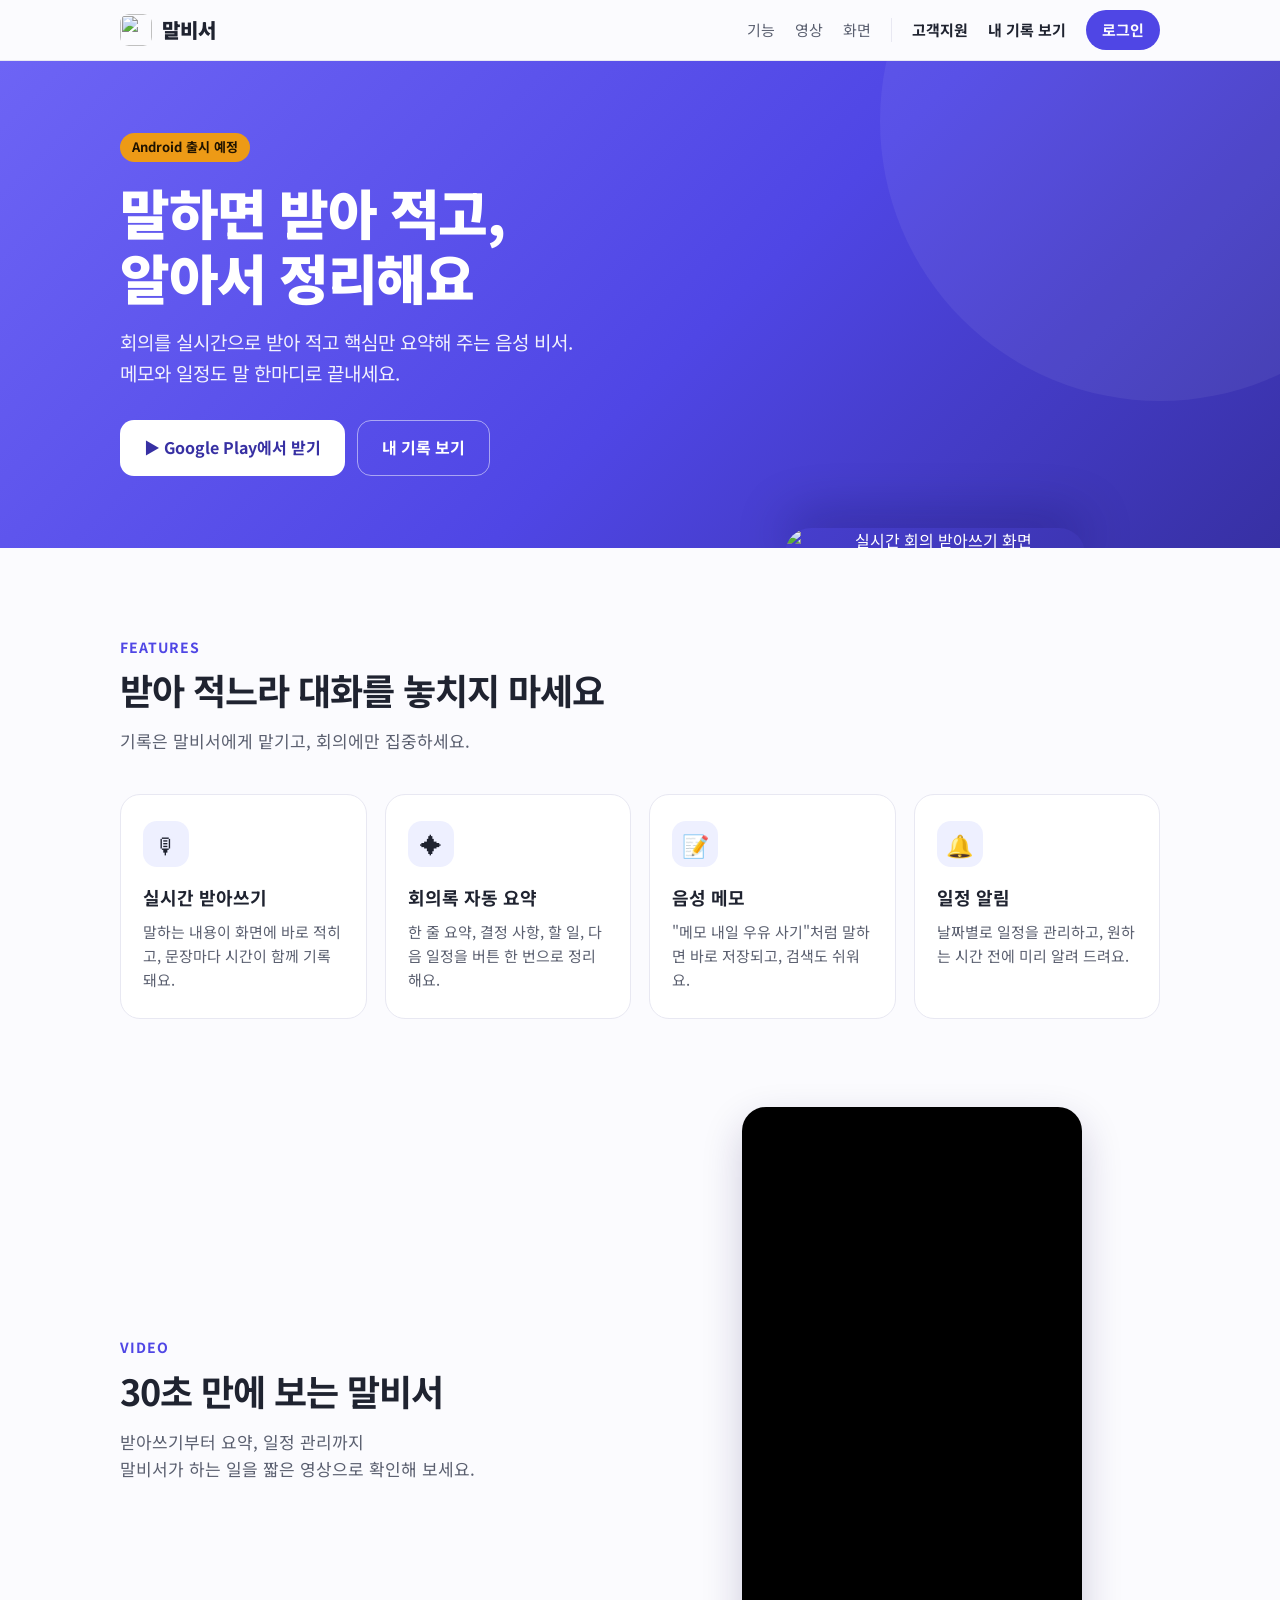
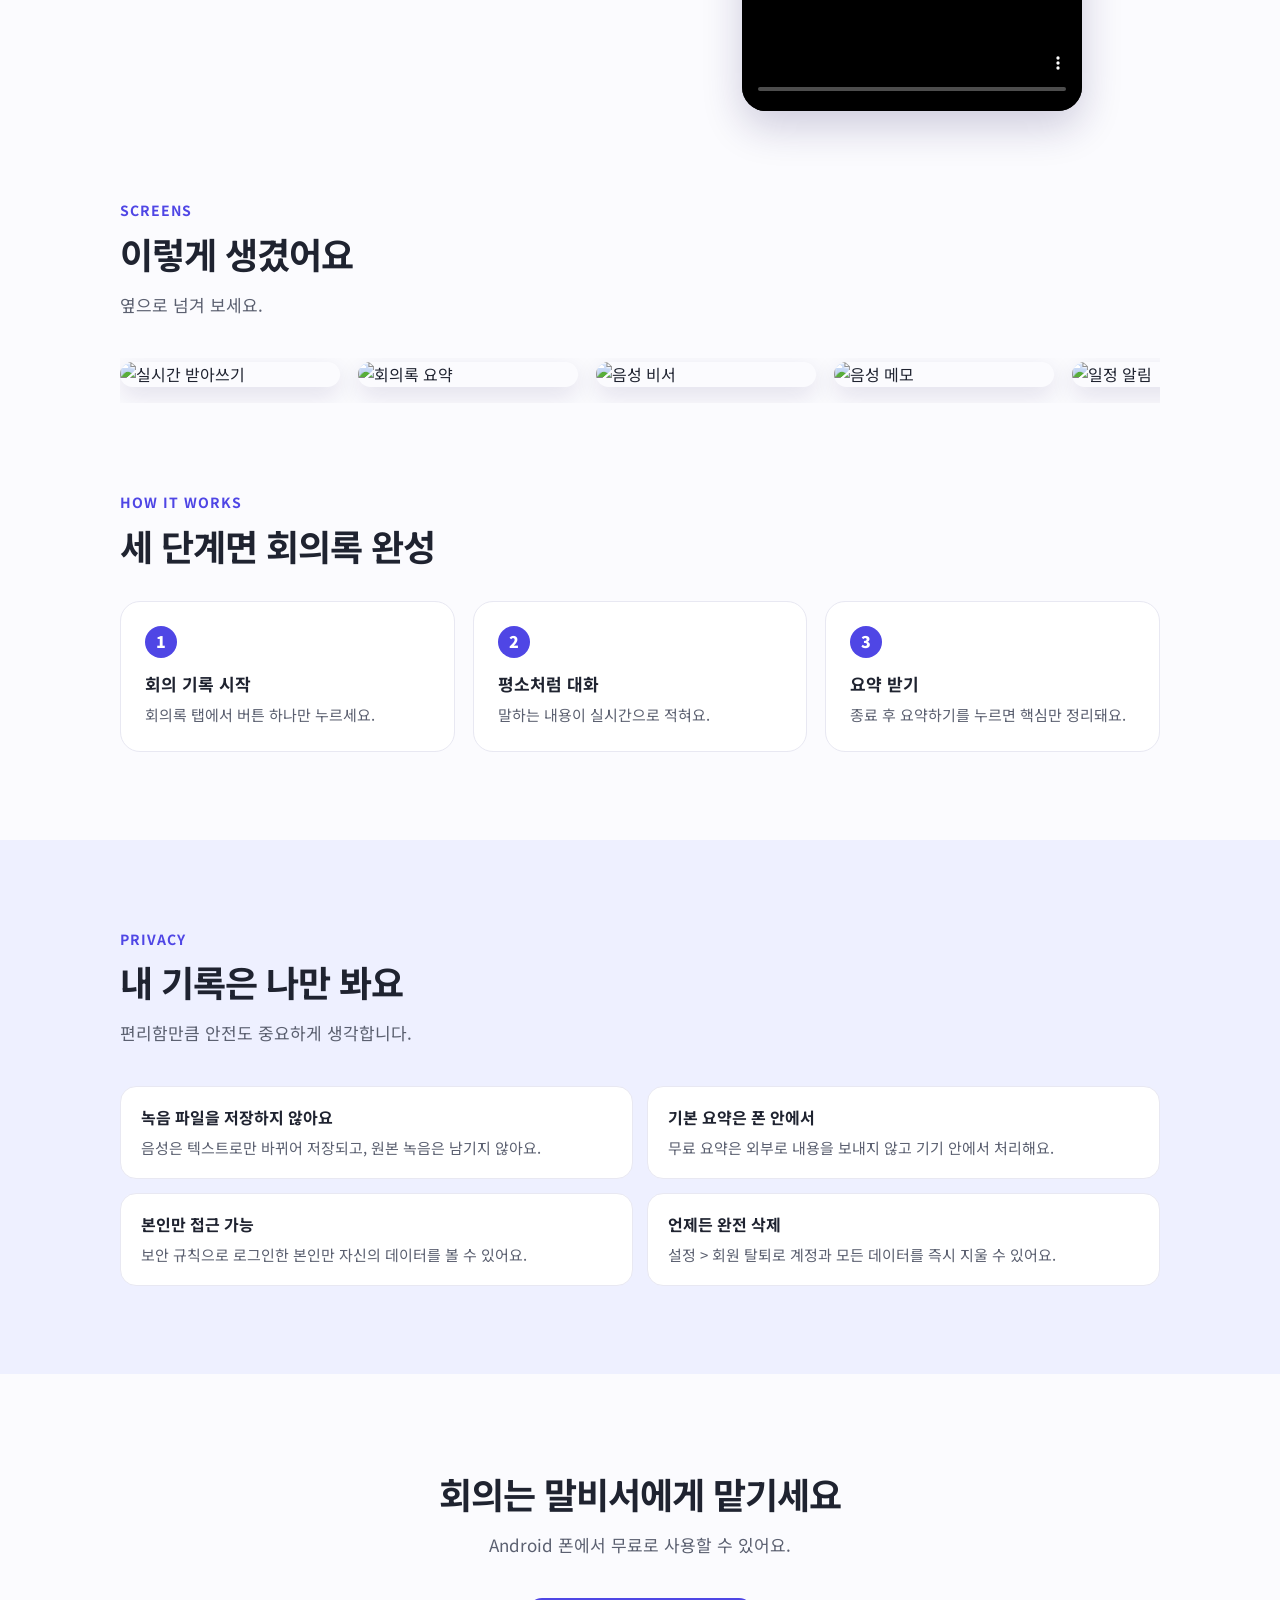
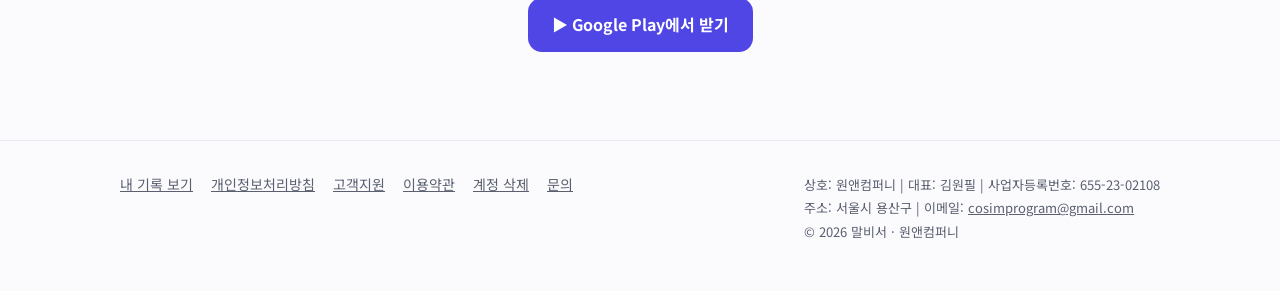
==== commit 9dc7d40e: "문의 이메일을 cosimprogram@gmail.com 으로 변경 (홈페이지 전체, 정책 페이지, 스토어 등록정보) Co-Authored-By: Claude Opus 5.5 <no" ====
--- a/android/web/public/index.html
+++ b/android/web/public/index.html
@@ -170,8 +170,8 @@
 </div></section>
 
 <footer><div class="wrap">
-  <div><a href="/my">내 기록 보기</a><a href="/privacy">개인정보처리방침</a><a href="/support">고객지원</a><a href="/terms">이용약관</a><a href="/delete-account">계정 삭제</a><a href="mailto:kwpteam@gmail.com">문의</a></div>
-  <div class="biz"><span>상호: 원앤컴퍼니</span> | <span>대표: 김원필</span> | <span>사업자등록번호: 655-23-02108</span><br><span>주소: 서울시 용산구</span> | <span>이메일: <a href="mailto:kwpteam@gmail.com">kwpteam@gmail.com</a></span><br>© 2026 말비서 · 원앤컴퍼니</div>
+  <div><a href="/my">내 기록 보기</a><a href="/privacy">개인정보처리방침</a><a href="/support">고객지원</a><a href="/terms">이용약관</a><a href="/delete-account">계정 삭제</a><a href="mailto:cosimprogram@gmail.com">문의</a></div>
+  <div class="biz"><span>상호: 원앤컴퍼니</span> | <span>대표: 김원필</span> | <span>사업자등록번호: 655-23-02108</span><br><span>주소: 서울시 용산구</span> | <span>이메일: <a href="mailto:cosimprogram@gmail.com">cosimprogram@gmail.com</a></span><br>© 2026 말비서 · 원앤컴퍼니</div>
 </div></footer>
 </body>
 </html>
